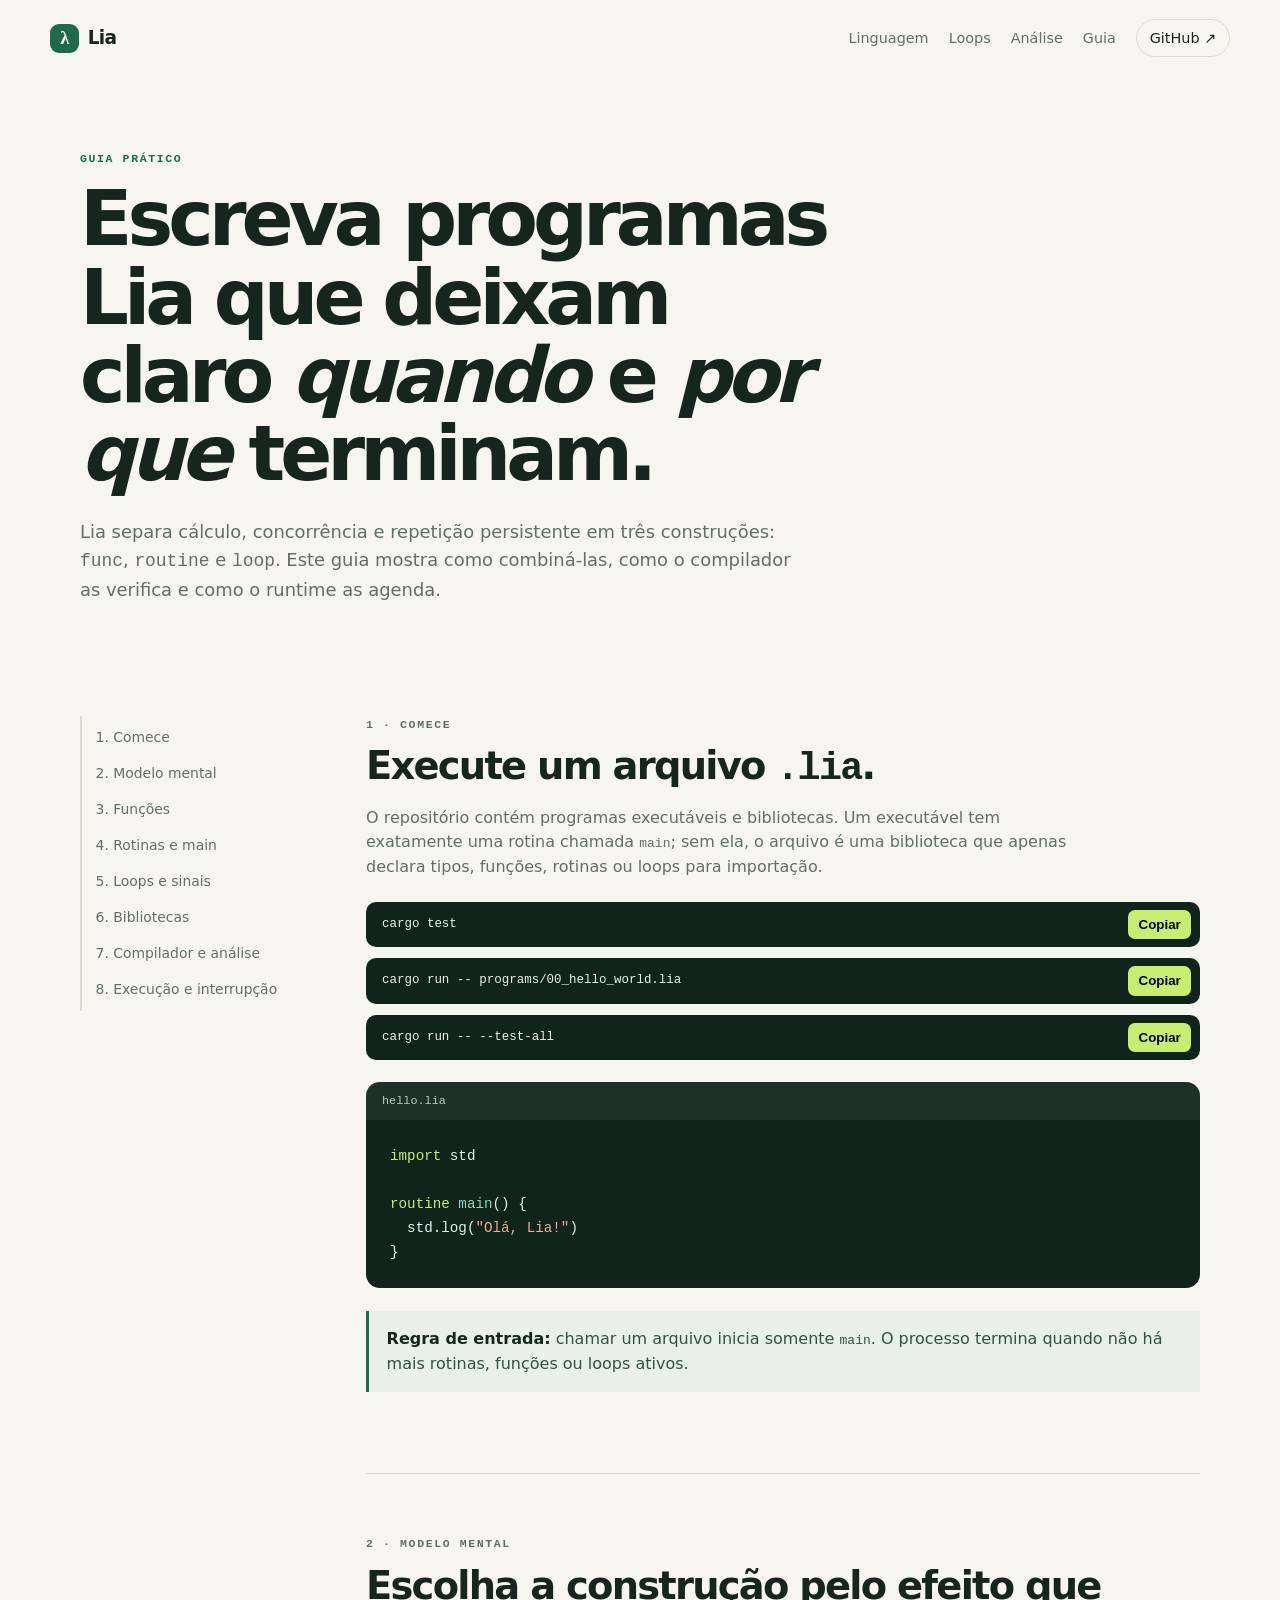
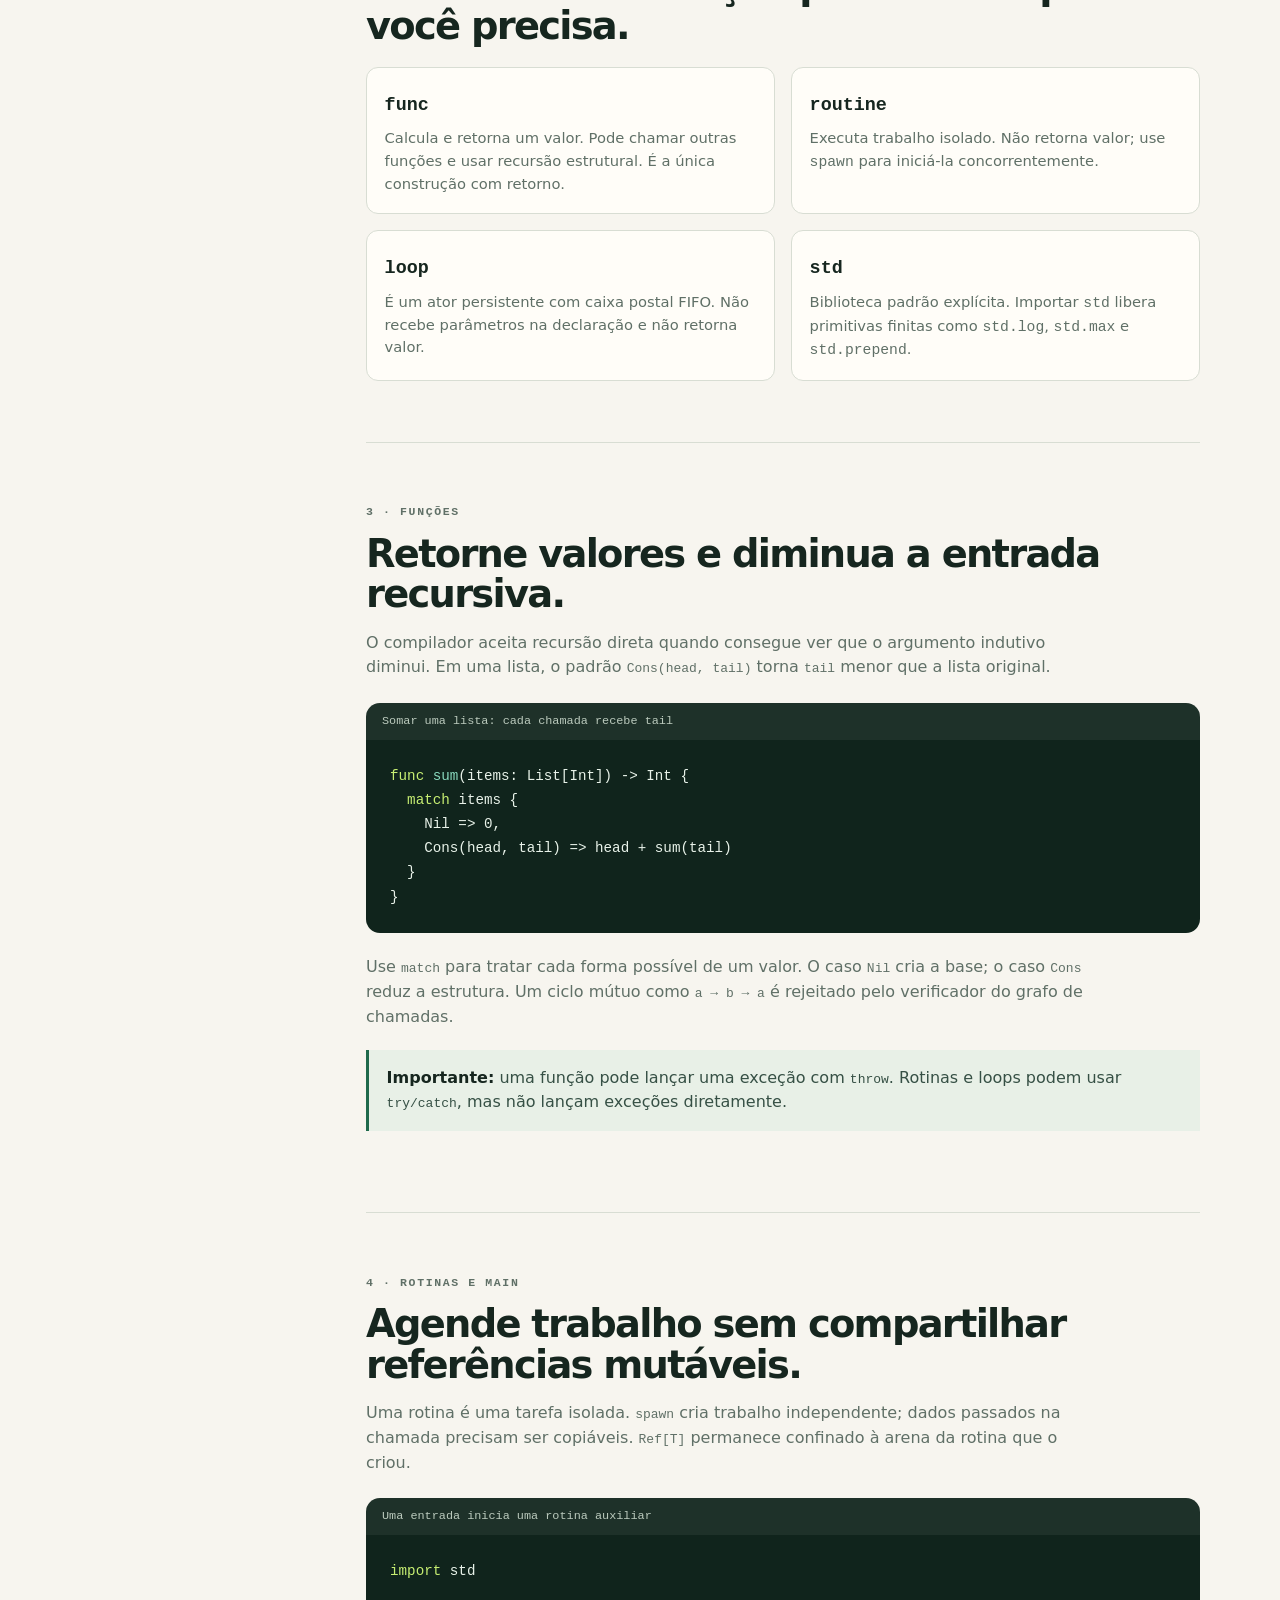
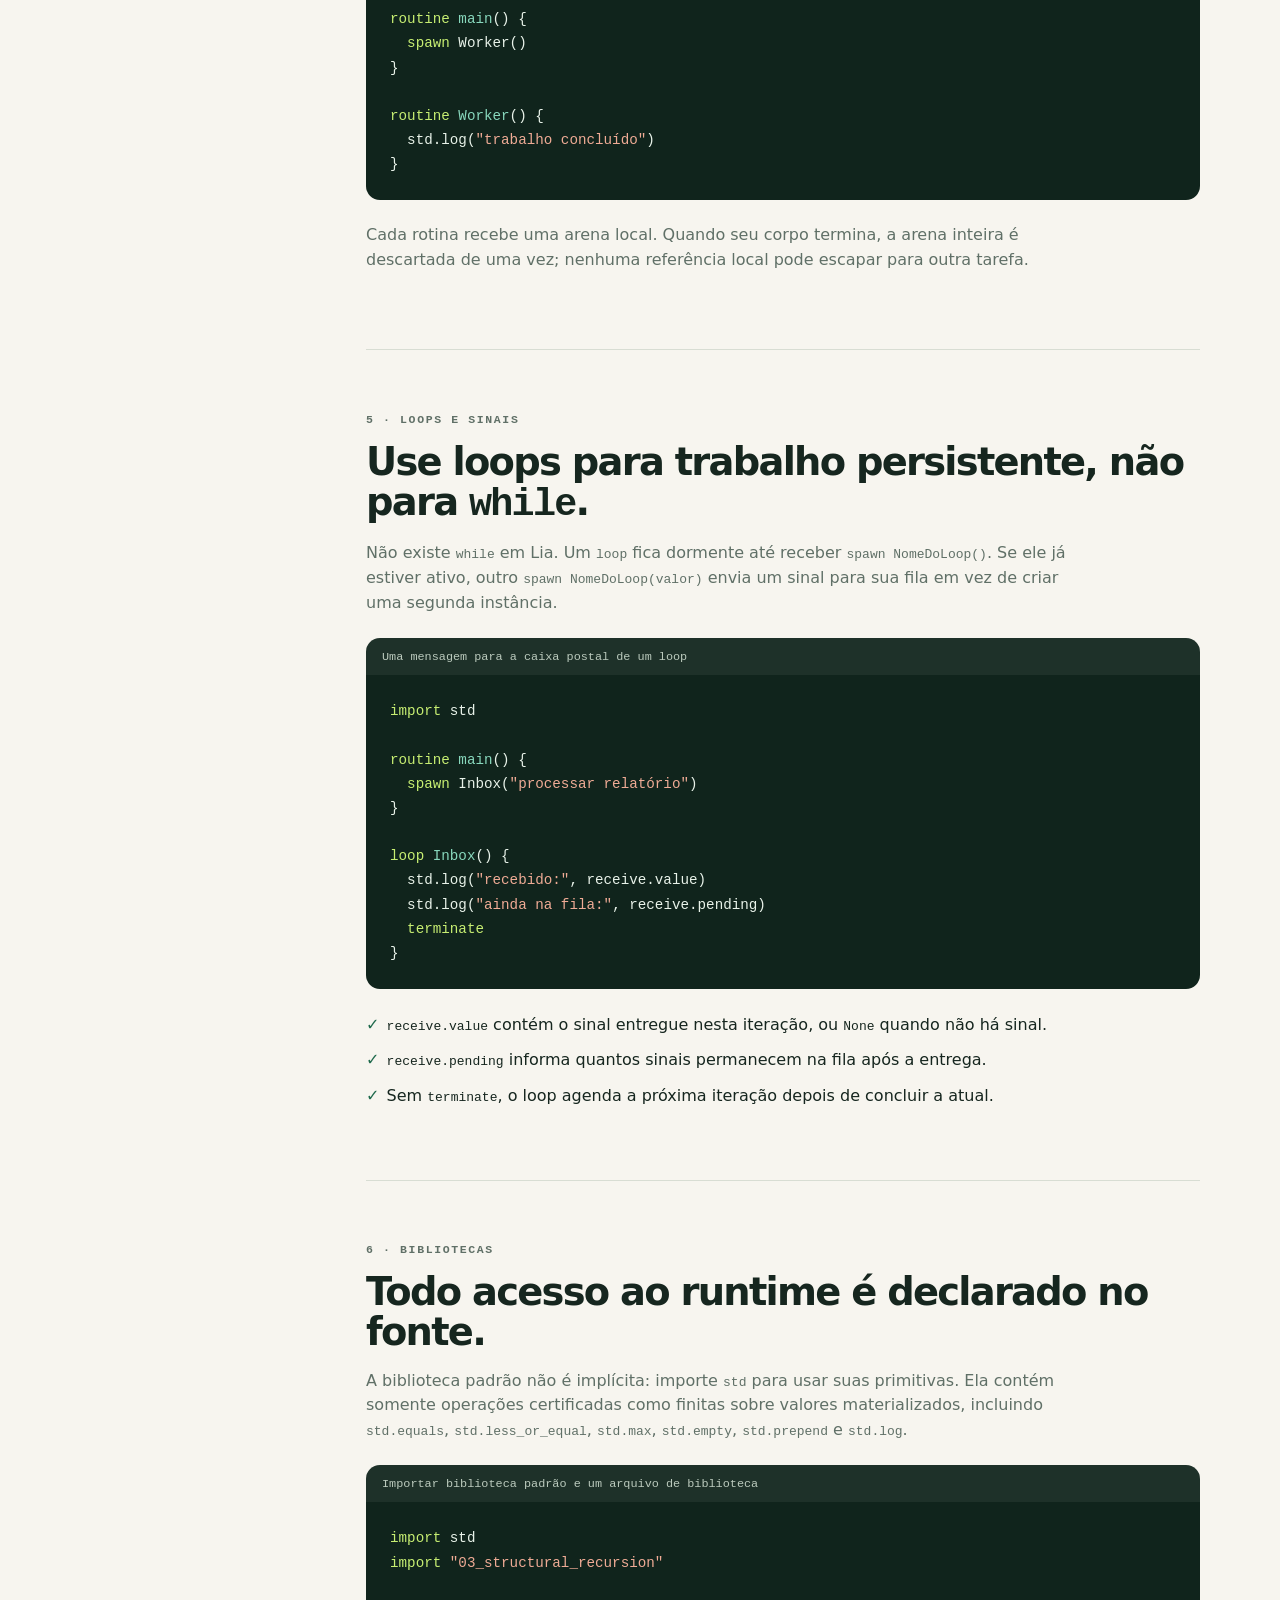
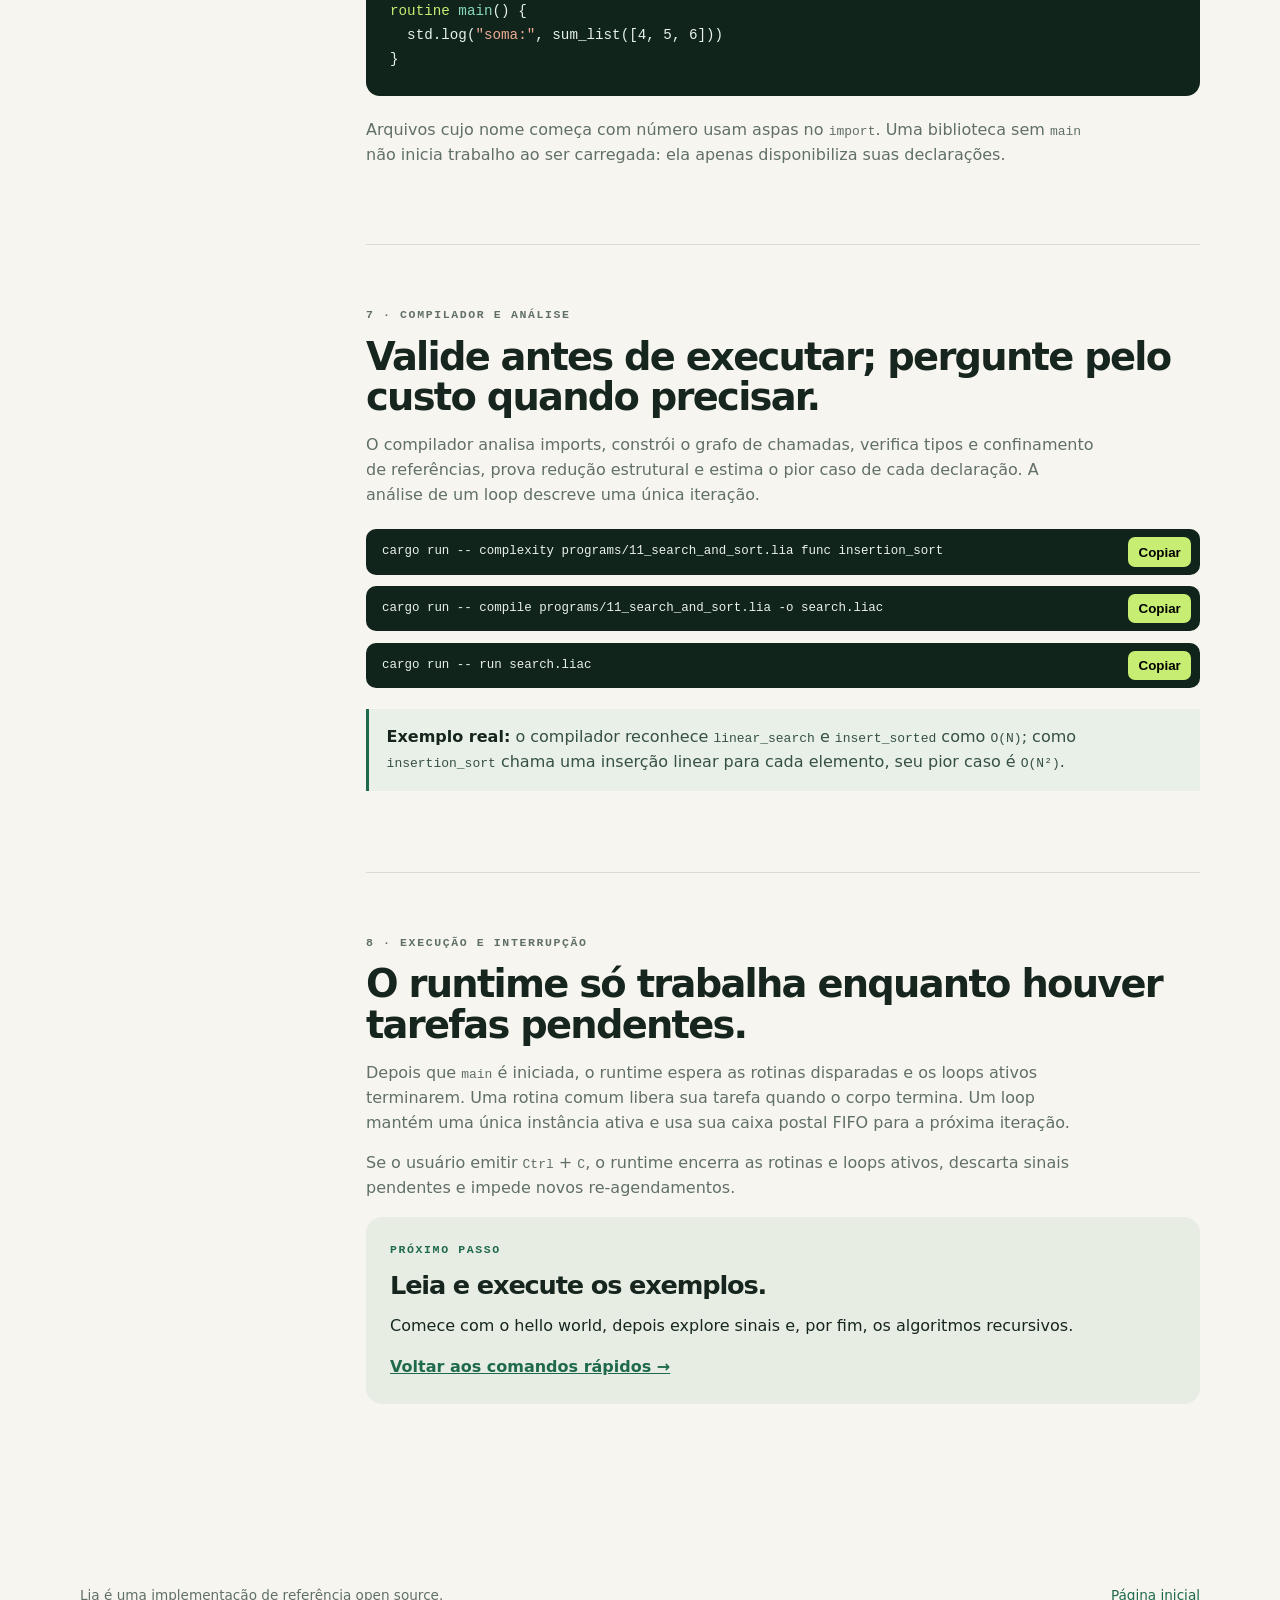
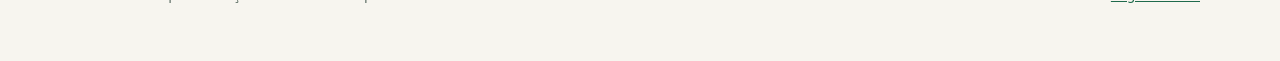
==== docs/guia.html @ fcd25cba "docs: add interactive Lia programming guide Expand the static GitHub Pages site with execution walkt" ====
<!doctype html>
<html lang="pt-BR">
  <head>
    <meta charset="utf-8">
    <meta name="viewport" content="width=device-width, initial-scale=1">
    <meta name="description" content="Guia prático da linguagem Lia: sintaxe, compilador, rotinas, loops, bibliotecas e execução.">
    <title>Guia de Lia — aprenda a programar</title>
    <link rel="stylesheet" href="styles.css">
  </head>
  <body>
    <a class="skip-link" href="#content">Ir para o conteúdo</a>
    <header class="site-header">
      <a class="brand" href="index.html" aria-label="Página inicial de Lia">
        <span class="brand-mark" aria-hidden="true">λ</span><span>Lia</span>
      </a>
      <nav aria-label="Navegação principal">
        <a href="index.html#language">Linguagem</a>
        <a href="index.html#loops">Loops</a>
        <a href="index.html#analysis">Análise</a>
        <a href="guia.html" aria-current="page">Guia</a>
        <a class="github-link" href="https://github.com/ugliara-fellipe/prog-lang" target="_blank" rel="noreferrer">GitHub <span aria-hidden="true">↗</span></a>
      </nav>
    </header>

    <main id="content">
      <section class="guide-hero section-shell">
        <p class="eyebrow">Guia prático</p>
        <h1>Escreva programas Lia que deixam claro <em>quando</em> e <em>por que</em> terminam.</h1>
        <p class="lede">Lia separa cálculo, concorrência e repetição persistente em três construções: <code>func</code>, <code>routine</code> e <code>loop</code>. Este guia mostra como combiná-las, como o compilador as verifica e como o runtime as agenda.</p>
      </section>

      <div class="guide-layout section-shell">
        <aside class="guide-nav" aria-label="Índice do guia">
          <a href="#comece">1. Comece</a>
          <a href="#modelo">2. Modelo mental</a>
          <a href="#funcoes">3. Funções</a>
          <a href="#rotinas">4. Rotinas e main</a>
          <a href="#loops">5. Loops e sinais</a>
          <a href="#bibliotecas">6. Bibliotecas</a>
          <a href="#compilador">7. Compilador e análise</a>
          <a href="#execucao">8. Execução e interrupção</a>
        </aside>

        <article class="guide-content">
          <section class="lesson" id="comece">
            <p class="eyebrow">1 · Comece</p>
            <h2>Execute um arquivo <code>.lia</code>.</h2>
            <p>O repositório contém programas executáveis e bibliotecas. Um executável tem exatamente uma rotina chamada <code>main</code>; sem ela, o arquivo é uma biblioteca que apenas declara tipos, funções, rotinas ou loops para importação.</p>
            <div class="command-list" aria-label="Comandos iniciais">
              <div><code>cargo test</code><button class="copy-button" type="button" data-copy="#command-test">Copiar</button><span id="command-test" hidden>cargo test</span></div>
              <div><code>cargo run -- programs/00_hello_world.lia</code><button class="copy-button" type="button" data-copy="#command-hello">Copiar</button><span id="command-hello" hidden>cargo run -- programs/00_hello_world.lia</span></div>
              <div><code>cargo run -- --test-all</code><button class="copy-button" type="button" data-copy="#command-all">Copiar</button><span id="command-all" hidden>cargo run -- --test-all</span></div>
            </div>
            <figure class="guide-code">
              <figcaption>hello.lia</figcaption>
              <pre><code><span class="code-keyword">import</span> std

<span class="code-keyword">routine</span> <span class="code-name">main</span>() {
  std.log(<span class="code-string">"Olá, Lia!"</span>)
}</code></pre>
            </figure>
            <div class="note"><strong>Regra de entrada:</strong> chamar um arquivo inicia somente <code>main</code>. O processo termina quando não há mais rotinas, funções ou loops ativos.</div>
          </section>

          <section class="lesson" id="modelo">
            <p class="eyebrow">2 · Modelo mental</p>
            <h2>Escolha a construção pelo efeito que você precisa.</h2>
            <div class="concept-grid">
              <article><h3><code>func</code></h3><p>Calcula e retorna um valor. Pode chamar outras funções e usar recursão estrutural. É a única construção com retorno.</p></article>
              <article><h3><code>routine</code></h3><p>Executa trabalho isolado. Não retorna valor; use <code>spawn</code> para iniciá-la concorrentemente.</p></article>
              <article><h3><code>loop</code></h3><p>É um ator persistente com caixa postal FIFO. Não recebe parâmetros na declaração e não retorna valor.</p></article>
              <article><h3><code>std</code></h3><p>Biblioteca padrão explícita. Importar <code>std</code> libera primitivas finitas como <code>std.log</code>, <code>std.max</code> e <code>std.prepend</code>.</p></article>
            </div>
          </section>

          <section class="lesson" id="funcoes">
            <p class="eyebrow">3 · Funções</p>
            <h2>Retorne valores e diminua a entrada recursiva.</h2>
            <p>O compilador aceita recursão direta quando consegue ver que o argumento indutivo diminui. Em uma lista, o padrão <code>Cons(head, tail)</code> torna <code>tail</code> menor que a lista original.</p>
            <figure class="guide-code">
              <figcaption>Somar uma lista: cada chamada recebe <code>tail</code></figcaption>
              <pre><code><span class="code-keyword">func</span> <span class="code-name">sum</span>(items: List[Int]) -&gt; Int {
  <span class="code-keyword">match</span> items {
    Nil =&gt; 0,
    Cons(head, tail) =&gt; head + sum(tail)
  }
}</code></pre>
            </figure>
            <p>Use <code>match</code> para tratar cada forma possível de um valor. O caso <code>Nil</code> cria a base; o caso <code>Cons</code> reduz a estrutura. Um ciclo mútuo como <code>a → b → a</code> é rejeitado pelo verificador do grafo de chamadas.</p>
            <div class="note"><strong>Importante:</strong> uma função pode lançar uma exceção com <code>throw</code>. Rotinas e loops podem usar <code>try/catch</code>, mas não lançam exceções diretamente.</div>
          </section>

          <section class="lesson" id="rotinas">
            <p class="eyebrow">4 · Rotinas e main</p>
            <h2>Agende trabalho sem compartilhar referências mutáveis.</h2>
            <p>Uma rotina é uma tarefa isolada. <code>spawn</code> cria trabalho independente; dados passados na chamada precisam ser copiáveis. <code>Ref[T]</code> permanece confinado à arena da rotina que o criou.</p>
            <figure class="guide-code">
              <figcaption>Uma entrada inicia uma rotina auxiliar</figcaption>
              <pre><code><span class="code-keyword">import</span> std

<span class="code-keyword">routine</span> <span class="code-name">main</span>() {
  <span class="code-keyword">spawn</span> Worker()
}

<span class="code-keyword">routine</span> <span class="code-name">Worker</span>() {
  std.log(<span class="code-string">"trabalho concluído"</span>)
}</code></pre>
            </figure>
            <p>Cada rotina recebe uma arena local. Quando seu corpo termina, a arena inteira é descartada de uma vez; nenhuma referência local pode escapar para outra tarefa.</p>
          </section>

          <section class="lesson" id="loops">
            <p class="eyebrow">5 · Loops e sinais</p>
            <h2>Use loops para trabalho persistente, não para <code>while</code>.</h2>
            <p>Não existe <code>while</code> em Lia. Um <code>loop</code> fica dormente até receber <code>spawn NomeDoLoop()</code>. Se ele já estiver ativo, outro <code>spawn NomeDoLoop(valor)</code> envia um sinal para sua fila em vez de criar uma segunda instância.</p>
            <figure class="guide-code">
              <figcaption>Uma mensagem para a caixa postal de um loop</figcaption>
              <pre><code><span class="code-keyword">import</span> std

<span class="code-keyword">routine</span> <span class="code-name">main</span>() {
  <span class="code-keyword">spawn</span> Inbox(<span class="code-string">"processar relatório"</span>)
}

<span class="code-keyword">loop</span> <span class="code-name">Inbox</span>() {
  std.log(<span class="code-string">"recebido:"</span>, receive.value)
  std.log(<span class="code-string">"ainda na fila:"</span>, receive.pending)
  <span class="code-keyword">terminate</span>
}</code></pre>
            </figure>
            <ul class="check-list">
              <li><span>✓</span><code>receive.value</code> contém o sinal entregue nesta iteração, ou <code>None</code> quando não há sinal.</li>
              <li><span>✓</span><code>receive.pending</code> informa quantos sinais permanecem na fila após a entrega.</li>
              <li><span>✓</span>Sem <code>terminate</code>, o loop agenda a próxima iteração depois de concluir a atual.</li>
            </ul>
          </section>

          <section class="lesson" id="bibliotecas">
            <p class="eyebrow">6 · Bibliotecas</p>
            <h2>Todo acesso ao runtime é declarado no fonte.</h2>
            <p>A biblioteca padrão não é implícita: importe <code>std</code> para usar suas primitivas. Ela contém somente operações certificadas como finitas sobre valores materializados, incluindo <code>std.equals</code>, <code>std.less_or_equal</code>, <code>std.max</code>, <code>std.empty</code>, <code>std.prepend</code> e <code>std.log</code>.</p>
            <figure class="guide-code">
              <figcaption>Importar biblioteca padrão e um arquivo de biblioteca</figcaption>
              <pre><code><span class="code-keyword">import</span> std
<span class="code-keyword">import</span> <span class="code-string">"03_structural_recursion"</span>

<span class="code-keyword">routine</span> <span class="code-name">main</span>() {
  std.log(<span class="code-string">"soma:"</span>, sum_list([4, 5, 6]))
}</code></pre>
            </figure>
            <p>Arquivos cujo nome começa com número usam aspas no <code>import</code>. Uma biblioteca sem <code>main</code> não inicia trabalho ao ser carregada: ela apenas disponibiliza suas declarações.</p>
          </section>

          <section class="lesson" id="compilador">
            <p class="eyebrow">7 · Compilador e análise</p>
            <h2>Valide antes de executar; pergunte pelo custo quando precisar.</h2>
            <p>O compilador analisa imports, constrói o grafo de chamadas, verifica tipos e confinamento de referências, prova redução estrutural e estima o pior caso de cada declaração. A análise de um loop descreve uma única iteração.</p>
            <div class="command-list" aria-label="Comandos de compilação e análise">
              <div><code>cargo run -- complexity programs/11_search_and_sort.lia func insertion_sort</code><button class="copy-button" type="button" data-copy="#command-complexity">Copiar</button><span id="command-complexity" hidden>cargo run -- complexity programs/11_search_and_sort.lia func insertion_sort</span></div>
              <div><code>cargo run -- compile programs/11_search_and_sort.lia -o search.liac</code><button class="copy-button" type="button" data-copy="#command-compile">Copiar</button><span id="command-compile" hidden>cargo run -- compile programs/11_search_and_sort.lia -o search.liac</span></div>
              <div><code>cargo run -- run search.liac</code><button class="copy-button" type="button" data-copy="#command-run">Copiar</button><span id="command-run" hidden>cargo run -- run search.liac</span></div>
            </div>
            <div class="note"><strong>Exemplo real:</strong> o compilador reconhece <code>linear_search</code> e <code>insert_sorted</code> como <code>O(N)</code>; como <code>insertion_sort</code> chama uma inserção linear para cada elemento, seu pior caso é <code>O(N²)</code>.</div>
          </section>

          <section class="lesson" id="execucao">
            <p class="eyebrow">8 · Execução e interrupção</p>
            <h2>O runtime só trabalha enquanto houver tarefas pendentes.</h2>
            <p>Depois que <code>main</code> é iniciada, o runtime espera as rotinas disparadas e os loops ativos terminarem. Uma rotina comum libera sua tarefa quando o corpo termina. Um loop mantém uma única instância ativa e usa sua caixa postal FIFO para a próxima iteração.</p>
            <p>Se o usuário emitir <kbd>Ctrl</kbd> + <kbd>C</kbd>, o runtime encerra as rotinas e loops ativos, descarta sinais pendentes e impede novos re-agendamentos.</p>
            <div class="guide-next">
              <p class="eyebrow">Próximo passo</p>
              <h2>Leia e execute os exemplos.</h2>
              <p>Comece com o hello world, depois explore sinais e, por fim, os algoritmos recursivos.</p>
              <a href="index.html#quickstart">Voltar aos comandos rápidos →</a>
            </div>
          </section>
        </article>
      </div>
    </main>

    <footer>
      <p>Lia é uma implementação de referência open source.</p>
      <a href="index.html">Página inicial</a>
    </footer>
    <script src="app.js"></script>
  </body>
</html>
---- docs/styles.css ----
:root { --ink:#16261f; --muted:#607067; --paper:#f7f5ef; --surface:#fffdf8; --line:#d8ddd3; --green:#1f6a4c; --lime:#c7ee72; --coral:#ef8468; --night:#10241c; --mono:"SFMono-Regular",Consolas,"Liberation Mono",monospace; --sans:Inter,ui-sans-serif,system-ui,-apple-system,BlinkMacSystemFont,"Segoe UI",sans-serif; }
* { box-sizing:border-box; }
html { scroll-behavior:smooth; }
body { margin:0; color:var(--ink); background:var(--paper); font-family:var(--sans); line-height:1.55; }
a { color:inherit; } .skip-link { position:absolute; left:-10000px; } .skip-link:focus { left:1rem; top:1rem; z-index:10; background:white; padding:.5rem; }
.site-header { width:min(1180px,calc(100% - 2rem)); margin:0 auto; height:76px; display:flex; align-items:center; justify-content:space-between; }
.brand { display:flex; gap:.55rem; align-items:center; text-decoration:none; font-weight:800; letter-spacing:-.04em; font-size:1.16rem; }.brand-mark { display:grid; place-items:center; width:29px; height:29px; border-radius:9px; color:var(--surface); background:var(--green); font-family:Georgia,serif; }
nav { display:flex; align-items:center; gap:1.25rem; font-size:.9rem; } nav a { text-decoration:none; color:var(--muted); } nav a:hover { color:var(--green); }.github-link { border:1px solid var(--line); border-radius:999px; padding:.45rem .8rem; color:var(--ink); }
.section-shell { width:min(1120px,calc(100% - 2rem)); margin:0 auto; }.hero { display:grid; grid-template-columns:1.05fr .95fr; gap:4rem; padding:5.6rem 0 5rem; align-items:center; }.eyebrow { margin:0 0 .8rem; color:var(--green); font-family:var(--mono); font-size:.72rem; text-transform:uppercase; font-weight:800; letter-spacing:.14em; }.hero h1,.section-heading h2,.split-layout h2,.analysis-grid h2,.quickstart h2 { margin:0; letter-spacing:-.065em; line-height:1.02; }.hero h1 { max-width:650px; font-size:clamp(3rem,6.5vw,5.5rem); }.hero h1 em { color:var(--green); font-style:normal; }.lede { max-width:600px; font-size:1.12rem; color:var(--muted); margin:1.55rem 0 2rem; }.hero-actions { display:flex; flex-wrap:wrap; gap:.75rem; }.button { border-radius:999px; padding:.75rem 1.05rem; text-decoration:none; font-weight:700; font-size:.92rem; }.button-primary { background:var(--green); color:white; }.button-quiet { border:1px solid var(--line); }
.terminal,.code-card { background:var(--night); color:#e8f2e9; border-radius:18px; overflow:hidden; box-shadow:0 20px 55px rgba(18,45,33,.15); }.terminal-bar { display:flex; align-items:center; gap:.38rem; padding:.8rem 1rem; background:rgba(255,255,255,.06); color:#bdcfc0; font-size:.72rem; }.terminal-bar span { width:8px; height:8px; border-radius:50%; background:#ef8468; }.terminal-bar span:nth-child(2){background:#e2c36f}.terminal-bar span:nth-child(3){background:#78c28b}.terminal-bar code { margin-left:.35rem; } pre { white-space:pre-wrap; margin:0; padding:1.5rem; font: .89rem/1.7 var(--mono); }.terminal-note { margin:0; padding:.75rem 1.25rem 1.1rem; color:#b9ccbd; font-size:.8rem; }.status-dot { display:inline-block; width:8px; height:8px; border-radius:50%; background:var(--lime); margin-right:.35rem; }.code-keyword{color:#c7ee72}.code-name{color:#88d8bd}.code-string{color:#efab95}.code-comment{color:#8da699}
.principles { padding:4.8rem 0; border-top:1px solid var(--line); }.section-heading { max-width:650px; }.section-heading h2,.split-layout h2,.analysis-grid h2,.quickstart h2 { font-size:clamp(2rem,4vw,3.2rem); }.principle-grid { display:grid; grid-template-columns:repeat(3,1fr); gap:1rem; margin-top:2.4rem; }.principle-grid article { min-height:205px; background:var(--surface); border:1px solid var(--line); padding:1.4rem; border-radius:14px; }.number { font:700 .74rem var(--mono); color:var(--coral); }.principle-grid h3 { margin:2.2rem 0 .4rem; font-size:1.25rem; }.principle-grid p { margin:0; color:var(--muted); font-size:.93rem; }
.feature-band,.analysis-section { background:#e7ede3; }.split-layout,.analysis-grid { display:grid; grid-template-columns:1fr 1fr; gap:4rem; padding:5rem 0; align-items:center; }.split-layout p,.analysis-grid p { color:var(--muted); }.check-list { list-style:none; padding:0; margin:1.5rem 0 0; }.check-list li { margin:.65rem 0; }.check-list span { color:var(--green); font-weight:800; margin-right:.45rem; }.code-card { box-shadow:none; }.code-card-label { padding:.75rem 1.2rem; background:rgba(255,255,255,.06); color:#bbcabd; font: .72rem var(--mono); }
.loops-section { padding:5.5rem 0; }.narrow { max-width:720px; }.section-heading p:not(.eyebrow) { color:var(--muted); }.lifecycle { margin:2.7rem 0; display:grid; grid-template-columns:1fr auto 1fr auto 1fr auto 1fr; gap:.55rem; align-items:center; }.lifecycle>div { background:var(--surface); border:1px solid var(--line); min-height:135px; border-radius:12px; padding:1rem; }.lifecycle-step { display:block; width:24px; height:24px; border-radius:50%; text-align:center; background:var(--lime); font:700 .75rem/24px var(--mono); }.lifecycle strong { display:block; margin-top:1.15rem; }.lifecycle small { display:block; color:var(--muted); margin-top:.25rem; }.connector { color:var(--green); font-size:1.2rem; }.example-tabs { border:1px solid var(--line); border-radius:14px; overflow:hidden; background:var(--surface); }.tab-list { display:flex; gap:.25rem; border-bottom:1px solid var(--line); padding:.6rem; }.tab-list button { border:0; background:transparent; padding:.5rem .7rem; color:var(--muted); border-radius:8px; cursor:pointer; font:600 .82rem var(--sans); }.tab-list button[aria-selected="true"] { background:#e7ede3; color:var(--green); }.tab-panel pre { color:#dceadd; background:var(--night); }
.analysis-grid { padding:5.5rem 0; }.command-box { display:flex; margin-top:1.7rem; background:var(--night); color:#e9f1ea; padding:.55rem; border-radius:10px; align-items:center; gap:.5rem; }.command-box code { overflow:auto; padding:.4rem .5rem; white-space:nowrap; font-size:.76rem; }.copy-button { margin-left:auto; background:var(--lime); border:0; border-radius:7px; padding:.45rem .65rem; cursor:pointer; font-weight:800; }.complexity-table { border:1px solid rgba(21,64,43,.2); background:var(--surface); border-radius:14px; overflow:hidden; }.complexity-table [role="row"] { display:grid; grid-template-columns:1fr auto; gap:1rem; padding:1rem 1.2rem; border-bottom:1px solid var(--line); }.complexity-table [role="row"]:last-child { border:0; }.table-head { color:var(--muted); font-size:.74rem; text-transform:uppercase; letter-spacing:.1em; font-weight:800; }.complexity-table [role="cell"]:last-child { color:var(--green); font:800 1rem var(--mono); }
.quickstart { padding:5rem 0; display:grid; grid-template-columns:.8fr 1.2fr; gap:4rem; }.quickstart ol { margin:0; padding:0; list-style:none; counter-reset:steps; }.quickstart li { counter-increment:steps; padding:1rem 0 1rem 3rem; border-bottom:1px solid var(--line); position:relative; }.quickstart li::before { content:counter(steps); position:absolute; left:0; top:1rem; color:var(--coral); font:800 .85rem var(--mono); }.quickstart li code { display:block; font-weight:700; }.quickstart li span { color:var(--muted); font-size:.9rem; } footer { display:flex; justify-content:space-between; gap:1rem; width:min(1120px,calc(100% - 2rem)); margin:0 auto; padding:2rem 0; color:var(--muted); font-size:.85rem; } footer p { margin:0; } footer a { color:var(--green); }
.walkthrough,.examples { padding:5.5rem 0; }.execution-flow { display:grid; grid-template-columns:repeat(3,1fr); gap:1rem; margin:2.4rem 0; }.execution-flow article,.example-grid article,.result-card { border:1px solid var(--line); border-radius:14px; background:var(--surface); padding:1.35rem; }.flow-step,.example-tag { display:inline-grid; place-items:center; min-width:28px; height:28px; border-radius:50%; padding:0 .45rem; background:var(--lime); color:var(--night); font:800 .74rem var(--mono); }.execution-flow h3,.example-grid h3 { margin:1.25rem 0 .45rem; font-size:1.12rem; }.execution-flow p,.example-grid p,.result-card p { margin:0; color:var(--muted); font-size:.92rem; }.example-layout { display:grid; grid-template-columns:1.2fr .8fr; gap:1rem; align-items:stretch; }.result-card { display:flex; flex-direction:column; justify-content:center; }.result-card output { margin:.35rem 0 1.25rem; color:var(--green); font:800 1.45rem var(--mono); }.result-card a,.quickstart a { color:var(--green); font-weight:800; text-decoration:none; }.example-grid { display:grid; grid-template-columns:repeat(3,1fr); gap:1rem; margin-top:2.3rem; }.example-grid article>code { display:block; margin-top:1.2rem; color:var(--green); font-size:.76rem; overflow-wrap:anywhere; }
.guide-hero { padding:4.6rem 0 3rem; }.guide-hero h1 { margin:0; max-width:780px; font-size:clamp(2.9rem,6vw,5rem); letter-spacing:-.065em; line-height:1.02; }.guide-hero .lede { max-width:720px; }.guide-layout { display:grid; grid-template-columns:230px minmax(0,1fr); gap:3.5rem; padding:2rem 0 5.5rem; align-items:start; }.guide-nav { position:sticky; top:1rem; border-left:2px solid var(--line); padding:.25rem 0; }.guide-nav a { display:block; padding:.45rem 0 .45rem .85rem; color:var(--muted); font-size:.87rem; text-decoration:none; }.guide-nav a:hover { color:var(--green); border-left:2px solid var(--green); margin-left:-2px; }.guide-content { min-width:0; }.lesson { padding:0 0 3.8rem; scroll-margin-top:1rem; }.lesson:not(:first-child) { border-top:1px solid var(--line); padding-top:3.8rem; }.lesson h2 { margin:0 0 .8rem; font-size:clamp(1.8rem,3vw,2.65rem); line-height:1.05; letter-spacing:-.045em; }.lesson>p { max-width:730px; color:var(--muted); }.lesson h3 { margin:2rem 0 .55rem; font-size:1.15rem; }.guide-code { margin:1.4rem 0; border-radius:14px; overflow:hidden; background:var(--night); color:#e8f2e9; }.guide-code figcaption { padding:.72rem 1rem; background:rgba(255,255,255,.06); color:#bbcabd; font: .74rem var(--mono); }.guide-code pre { overflow:auto; }.note { margin:1.25rem 0; border-left:3px solid var(--green); background:#e8f0e7; padding:1rem 1.1rem; color:#365045; }.note strong { color:var(--ink); }.concept-grid { display:grid; grid-template-columns:repeat(2,1fr); gap:1rem; margin-top:1.3rem; }.concept-grid article { border:1px solid var(--line); border-radius:12px; background:var(--surface); padding:1.1rem; }.concept-grid h3 { margin:.25rem 0 .45rem; }.concept-grid p { margin:0; color:var(--muted); font-size:.92rem; }.command-list { display:grid; gap:.7rem; margin:1.35rem 0; }.command-list div { display:grid; grid-template-columns:minmax(0,1fr) auto; align-items:center; gap:.7rem; background:var(--night); color:#e9f1ea; border-radius:10px; padding:.5rem .55rem .5rem 1rem; }.command-list code { overflow:auto; white-space:nowrap; font-size:.78rem; }.guide-next { background:#e7ede3; border-radius:16px; padding:1.5rem; }.guide-next h2 { font-size:1.6rem; }.guide-next a { color:var(--green); font-weight:800; }
@media (max-width:780px) { nav a:not(.github-link){display:none}.hero,.split-layout,.analysis-grid,.quickstart,.example-layout,.guide-layout{grid-template-columns:1fr;gap:2rem}.hero{padding:3.5rem 0}.principle-grid,.execution-flow,.example-grid,.concept-grid{grid-template-columns:1fr}.lifecycle{grid-template-columns:1fr;gap:.5rem}.connector{transform:rotate(90deg);justify-self:center}.lifecycle>div{min-height:0}.analysis-grid{padding:3.8rem 0}.quickstart{padding:3.8rem 0}footer{flex-direction:column}.command-box{align-items:stretch;flex-direction:column}.copy-button{margin-left:0}.guide-nav{position:static;display:flex;flex-wrap:wrap;gap:.2rem;border-left:0;border-bottom:1px solid var(--line);padding-bottom:.8rem}.guide-nav a{padding:.35rem .5rem;background:var(--surface);border:1px solid var(--line);border-radius:999px}.terminal pre,.code-card pre,.tab-panel pre,.guide-code pre{font-size:.78rem;padding:1.15rem} }
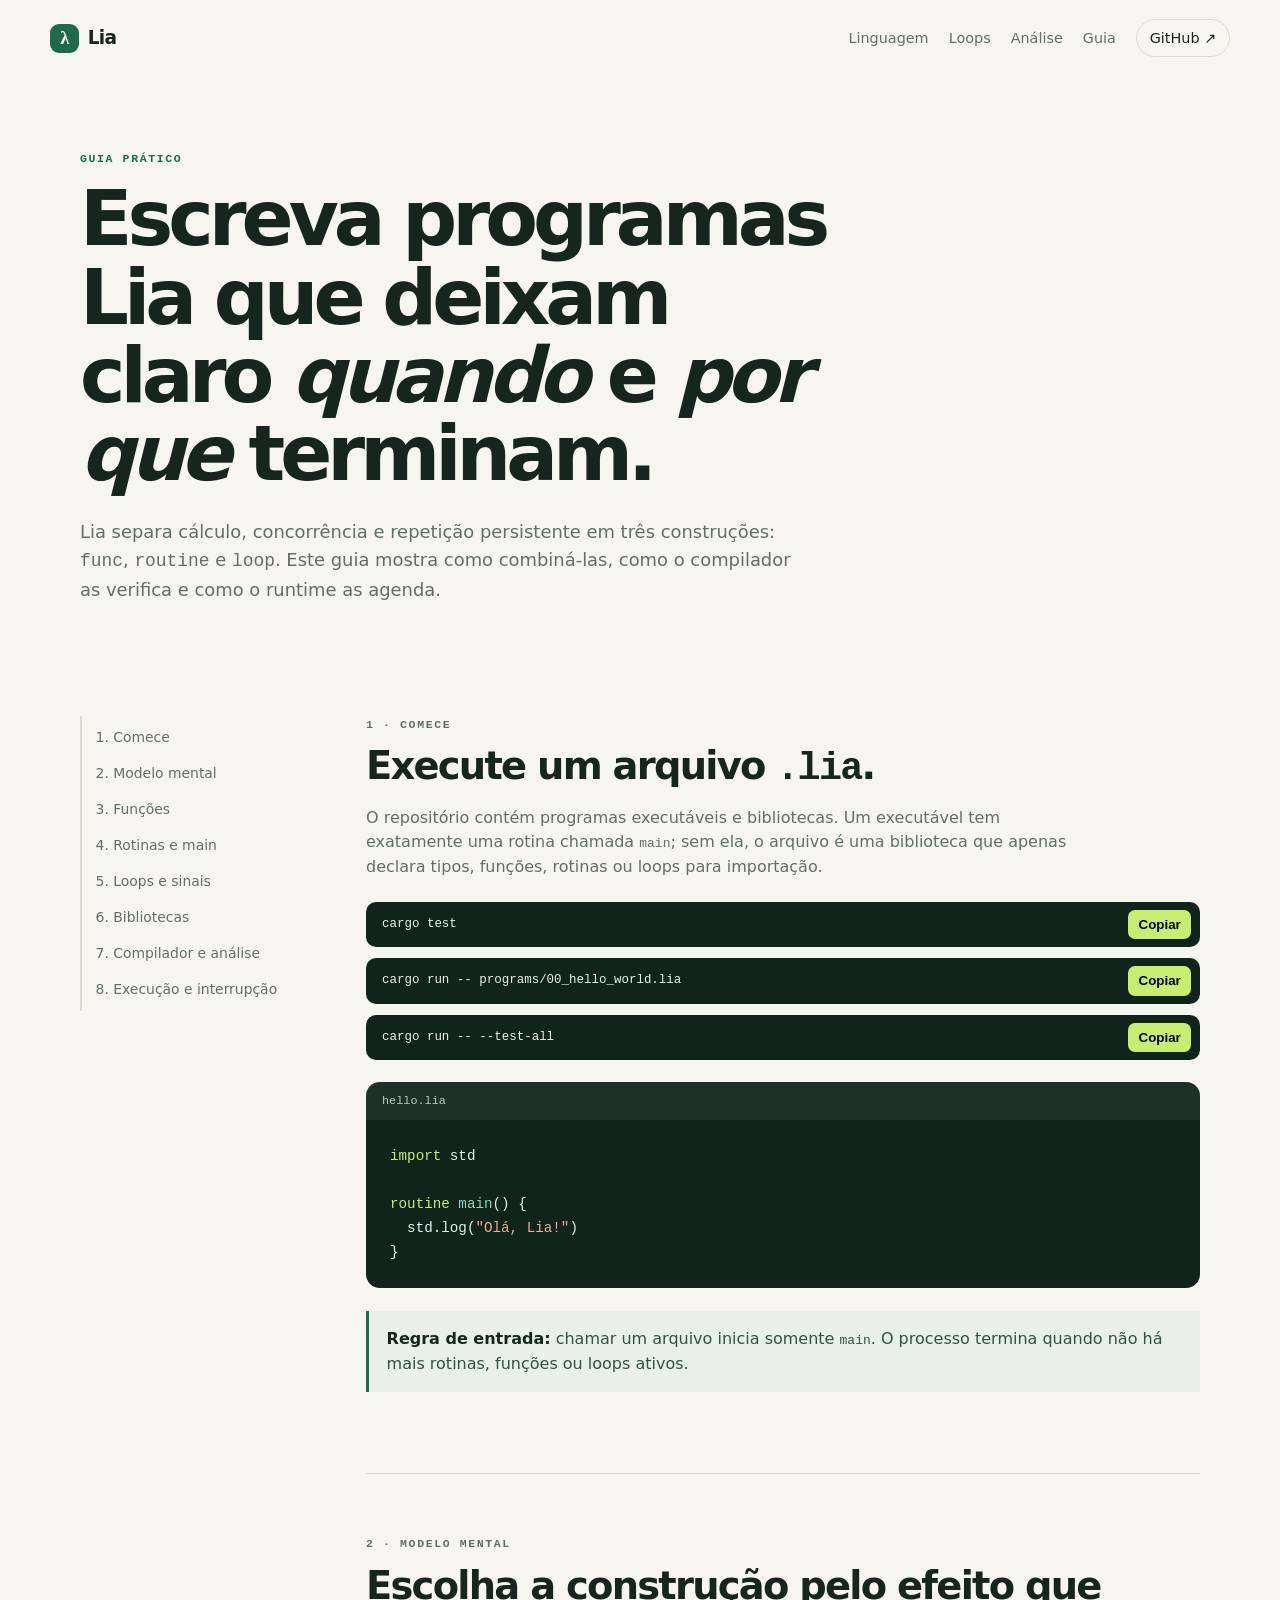
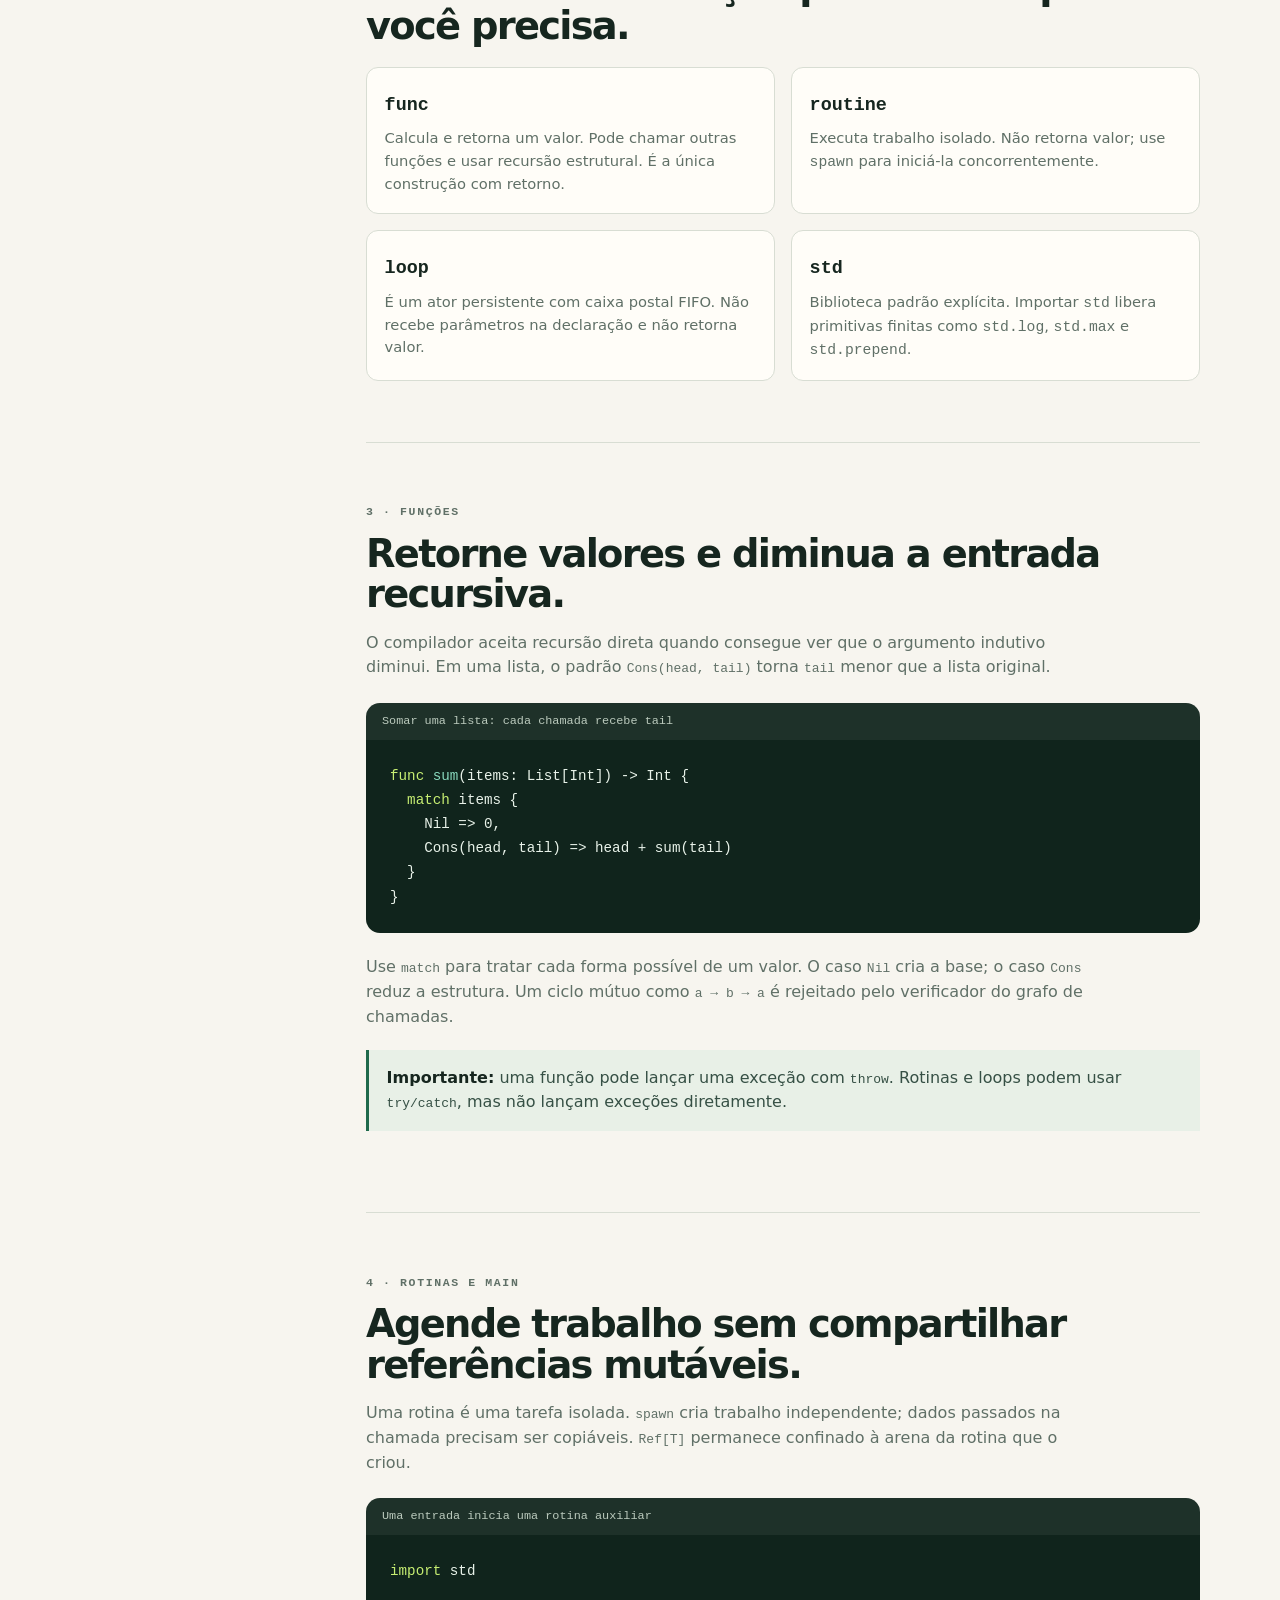
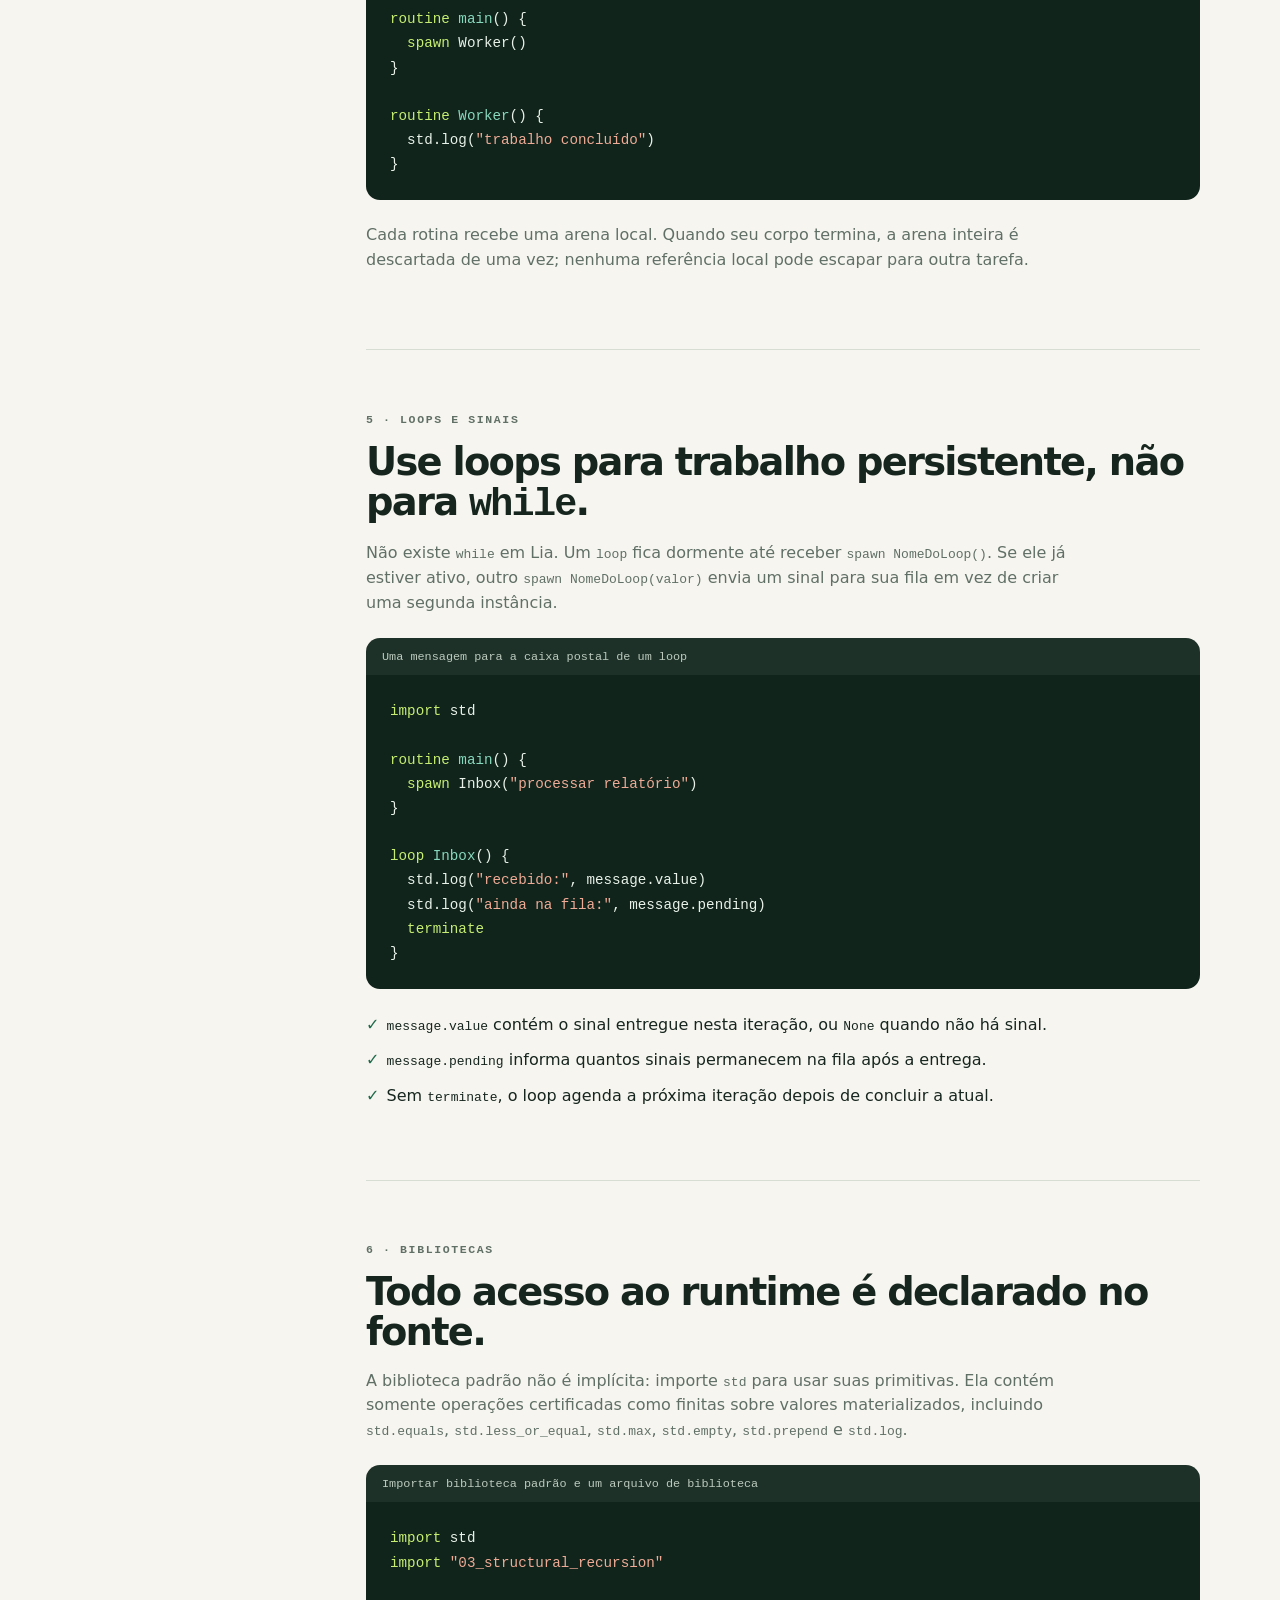
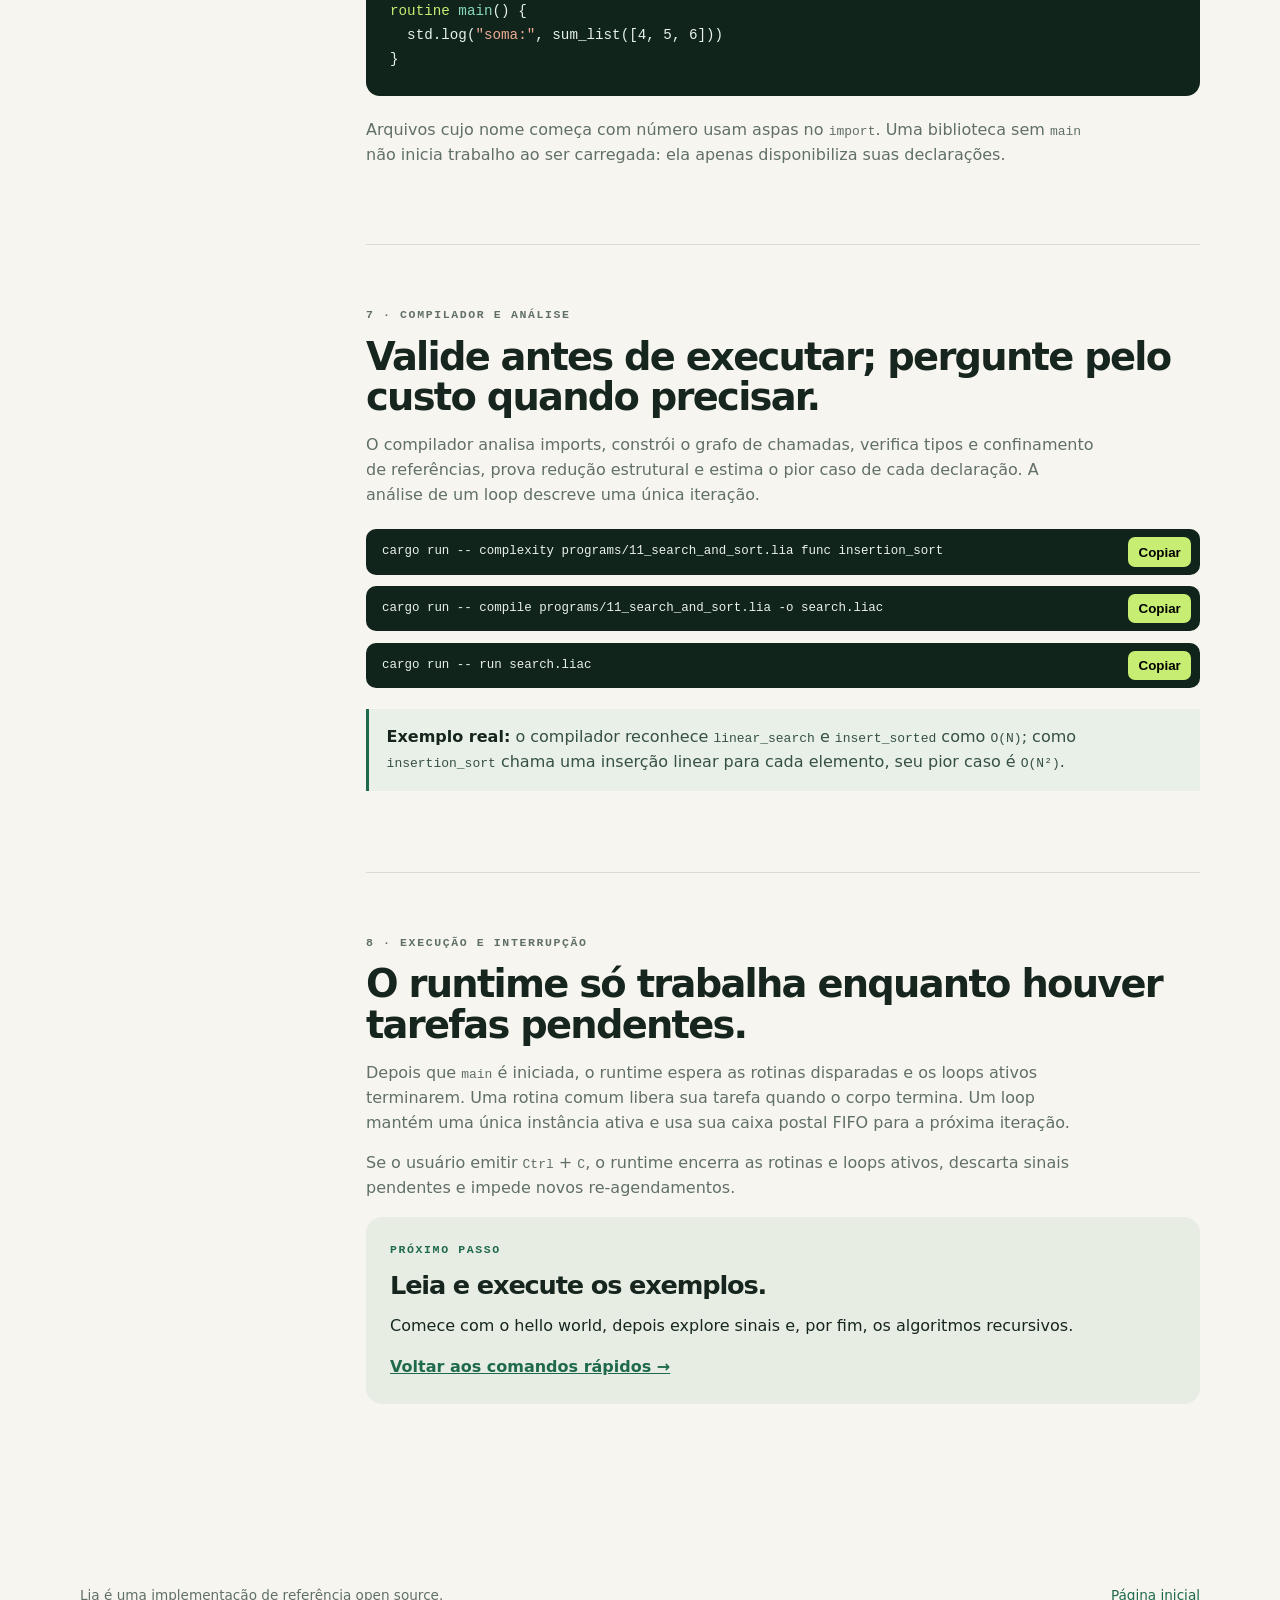
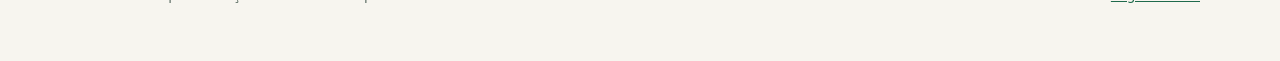
==== commit 06f9710f: "Add loop memory and type introspection" ====
--- a/docs/guia.html
+++ b/docs/guia.html
@@ -122,14 +122,14 @@
 }
 
 <span class="code-keyword">loop</span> <span class="code-name">Inbox</span>() {
-  std.log(<span class="code-string">"recebido:"</span>, receive.value)
-  std.log(<span class="code-string">"ainda na fila:"</span>, receive.pending)
+  std.log(<span class="code-string">"recebido:"</span>, message.value)
+  std.log(<span class="code-string">"ainda na fila:"</span>, message.pending)
   <span class="code-keyword">terminate</span>
 }</code></pre>
             </figure>
             <ul class="check-list">
-              <li><span>✓</span><code>receive.value</code> contém o sinal entregue nesta iteração, ou <code>None</code> quando não há sinal.</li>
-              <li><span>✓</span><code>receive.pending</code> informa quantos sinais permanecem na fila após a entrega.</li>
+              <li><span>✓</span><code>message.value</code> contém o sinal entregue nesta iteração, ou <code>None</code> quando não há sinal.</li>
+              <li><span>✓</span><code>message.pending</code> informa quantos sinais permanecem na fila após a entrega.</li>
               <li><span>✓</span>Sem <code>terminate</code>, o loop agenda a próxima iteração depois de concluir a atual.</li>
             </ul>
           </section>
